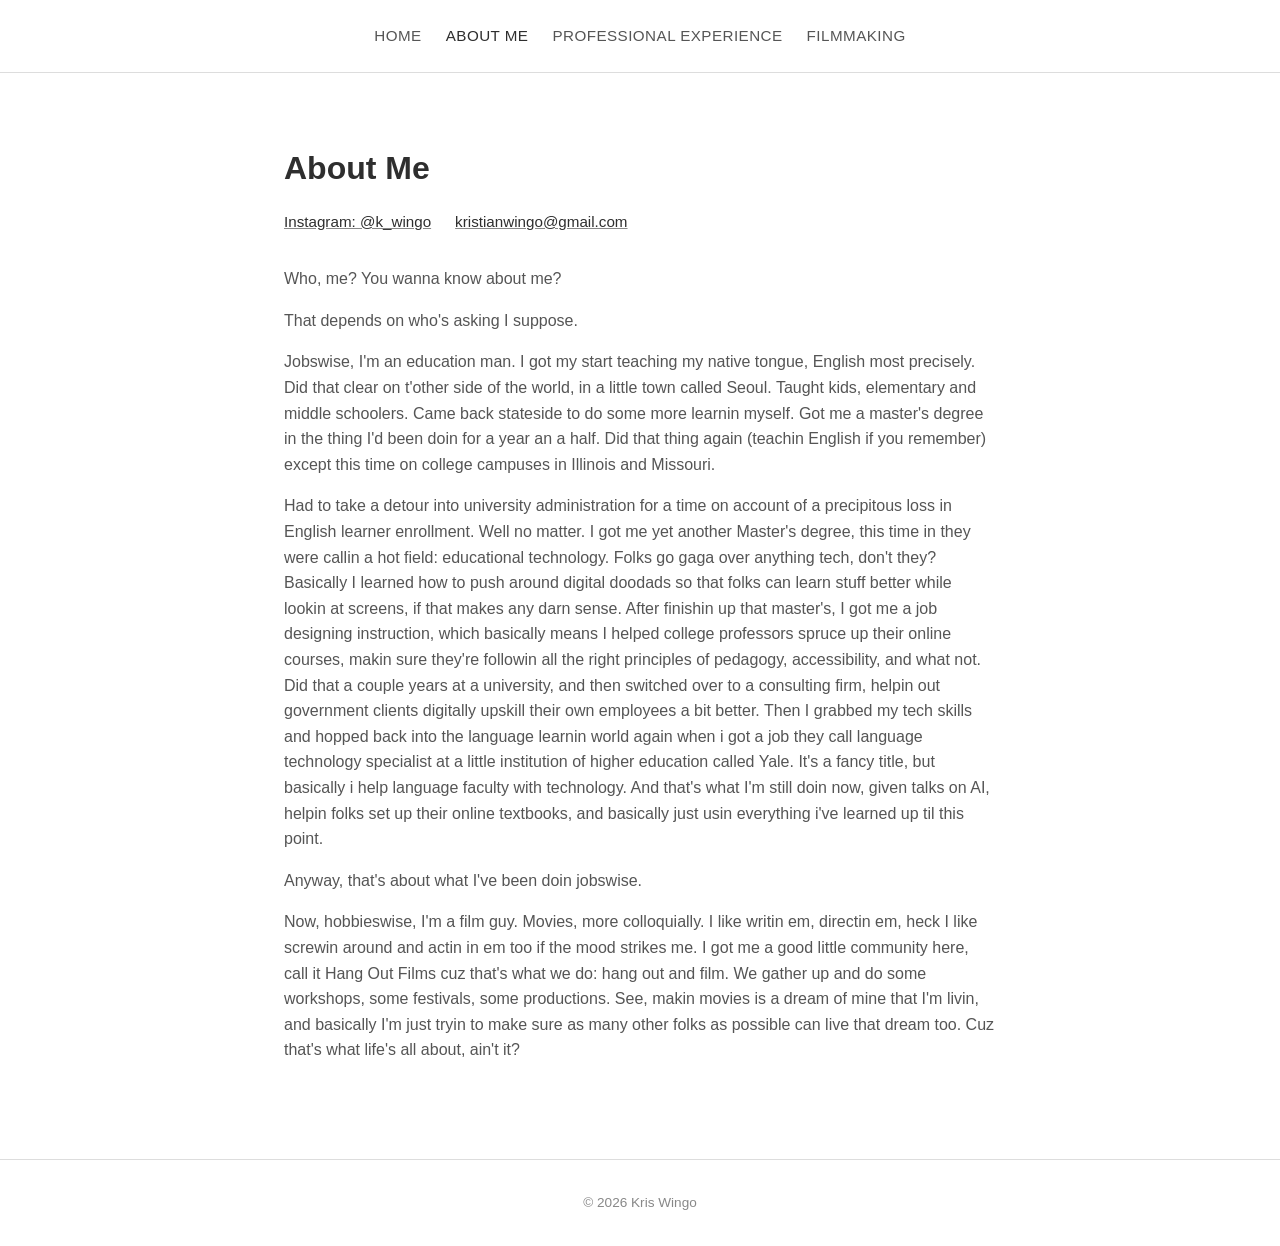
==== about.html @ 525fa1ba "Add files via upload" ====
<!DOCTYPE html>
<html lang="en">
<head>
  <meta charset="UTF-8">
  <meta name="viewport" content="width=device-width, initial-scale=1.0">
  <title>About Me | Kris Wingo</title>
  <link rel="stylesheet" href="styles.css">
</head>
<body>
  <header>
    <nav>
      <a href="index.html">Home</a>
      <a href="about.html">About Me</a>
      <a href="experience.html">Professional Experience</a>
      <a href="filmmaking.html">Filmmaking</a>
    </nav>
  </header>

  <main>
    <h1>About Me</h1>

    <div class="links-row">
      <a href="https://instagram.com/k_wingo" target="_blank" rel="noopener">Instagram: @k_wingo</a>
      <a href="mailto:kristianwingo@gmail.com">kristianwingo@gmail.com</a>
    </div>

    <p>Who, me? You wanna know about me?</p>
    <p>That depends on who's asking I suppose.</p>
    <p>Jobswise, I'm an education man. I got my start teaching my native tongue, English most precisely. Did that clear on t'other side of the world, in a little town called Seoul. Taught kids, elementary and middle schoolers. Came back stateside to do some more learnin myself. Got me a master's degree in the thing I'd been doin for a year an a half. Did that thing again (teachin English if you remember) except this time on college campuses in Illinois and Missouri.</p>
    <p>Had to take a detour into university administration for a time on account of a precipitous loss in English learner enrollment. Well no matter. I got me yet another Master's degree, this time in they were callin a hot field: educational technology. Folks go gaga over anything tech, don't they? Basically I learned how to push around digital doodads so that folks can learn stuff better while lookin at screens, if that makes any darn sense. After finishin up that master's, I got me a job designing instruction, which basically means I helped college professors spruce up their online courses, makin sure they're followin all the right principles of pedagogy, accessibility, and what not. Did that a couple years at a university, and then switched over to a consulting firm, helpin out government clients digitally upskill their own employees a bit better. Then I grabbed my tech skills and hopped back into the language learnin world again when i got a job they call language technology specialist at a little institution of higher education called Yale. It's a fancy title, but basically i help language faculty with technology. And that's what I'm still doin now, given talks on AI, helpin folks set up their online textbooks, and basically just usin everything i've learned up til this point.</p>
    <p>Anyway, that's about what I've been doin jobswise.</p>
    <p>Now, hobbieswise, I'm a film guy. Movies, more colloquially. I like writin em, directin em, heck I like screwin around and actin in em too if the mood strikes me. I got me a good little community here, call it Hang Out Films cuz that's what we do: hang out and film. We gather up and do some workshops, some festivals, some productions. See, makin movies is a dream of mine that I'm livin, and basically I'm just tryin to make sure as many other folks as possible can live that dream too. Cuz that's what life's all about, ain't it?</p>
  </main>

  <footer>
    &copy; <span id="year"></span> Kris Wingo
  </footer>

  <script src="script.js"></script>
  <script>document.getElementById("year").textContent = new Date().getFullYear();</script>
</body>
</html>
---- styles.css ----
:root {
  --bg: #ffffff;
  --text-dark: #2e2e2e;
  --text-mid: #555555;
  --text-light: #888888;
  --border: #dddddd;
  --max-width: 760px;
}

* {
  box-sizing: border-box;
}

body {
  margin: 0;
  background-color: var(--bg);
  color: var(--text-dark);
  font-family: -apple-system, BlinkMacSystemFont, "Segoe UI", Helvetica, Arial, sans-serif;
  line-height: 1.6;
}

header {
  border-bottom: 1px solid var(--border);
  padding: 1.5rem 1rem;
}

nav {
  max-width: var(--max-width);
  margin: 0 auto;
  display: flex;
  flex-wrap: wrap;
  justify-content: center;
  gap: 1.5rem;
}

nav a {
  color: var(--text-mid);
  text-decoration: none;
  font-size: 0.95rem;
  letter-spacing: 0.03em;
  text-transform: uppercase;
  transition: color 0.2s ease;
}

nav a:hover,
nav a.active {
  color: var(--text-dark);
}

main {
  max-width: var(--max-width);
  margin: 0 auto;
  padding: 3rem 1.5rem 5rem;
}

h1 {
  font-size: 2rem;
  font-weight: 600;
  color: var(--text-dark);
  margin-bottom: 1rem;
}

h2 {
  font-size: 1.3rem;
  font-weight: 600;
  color: var(--text-dark);
  margin-top: 2.5rem;
  margin-bottom: 0.75rem;
}

h3 {
  font-size: 1.05rem;
  font-weight: 600;
  color: var(--text-dark);
  margin-top: 1.5rem;
  margin-bottom: 0.25rem;
}

p {
  color: var(--text-mid);
  margin-bottom: 1rem;
}

a {
  color: var(--text-dark);
  text-decoration: underline;
  text-decoration-color: var(--text-light);
}

a:hover {
  color: #000;
}

ul {
  padding-left: 1.2rem;
  color: var(--text-mid);
}

li {
  margin-bottom: 0.5rem;
}

.links-row {
  display: flex;
  gap: 1.5rem;
  margin-bottom: 2rem;
  flex-wrap: wrap;
}

.links-row a {
  font-size: 0.95rem;
}

.cta-list {
  list-style: none;
  padding-left: 0;
  margin-top: 1.5rem;
}

.cta-list li {
  margin-bottom: 0.75rem;
}

.cta-list a {
  font-size: 1.05rem;
}

.project,
.film {
  border-top: 1px solid var(--border);
  padding-top: 1rem;
  margin-top: 1.5rem;
}

.meta {
  color: var(--text-light);
  font-size: 0.9rem;
  margin-bottom: 0.25rem;
}

.placeholder {
  color: var(--text-light);
  font-style: italic;
}

footer {
  text-align: center;
  color: var(--text-light);
  font-size: 0.85rem;
  padding: 2rem 1rem;
  border-top: 1px solid var(--border);
}
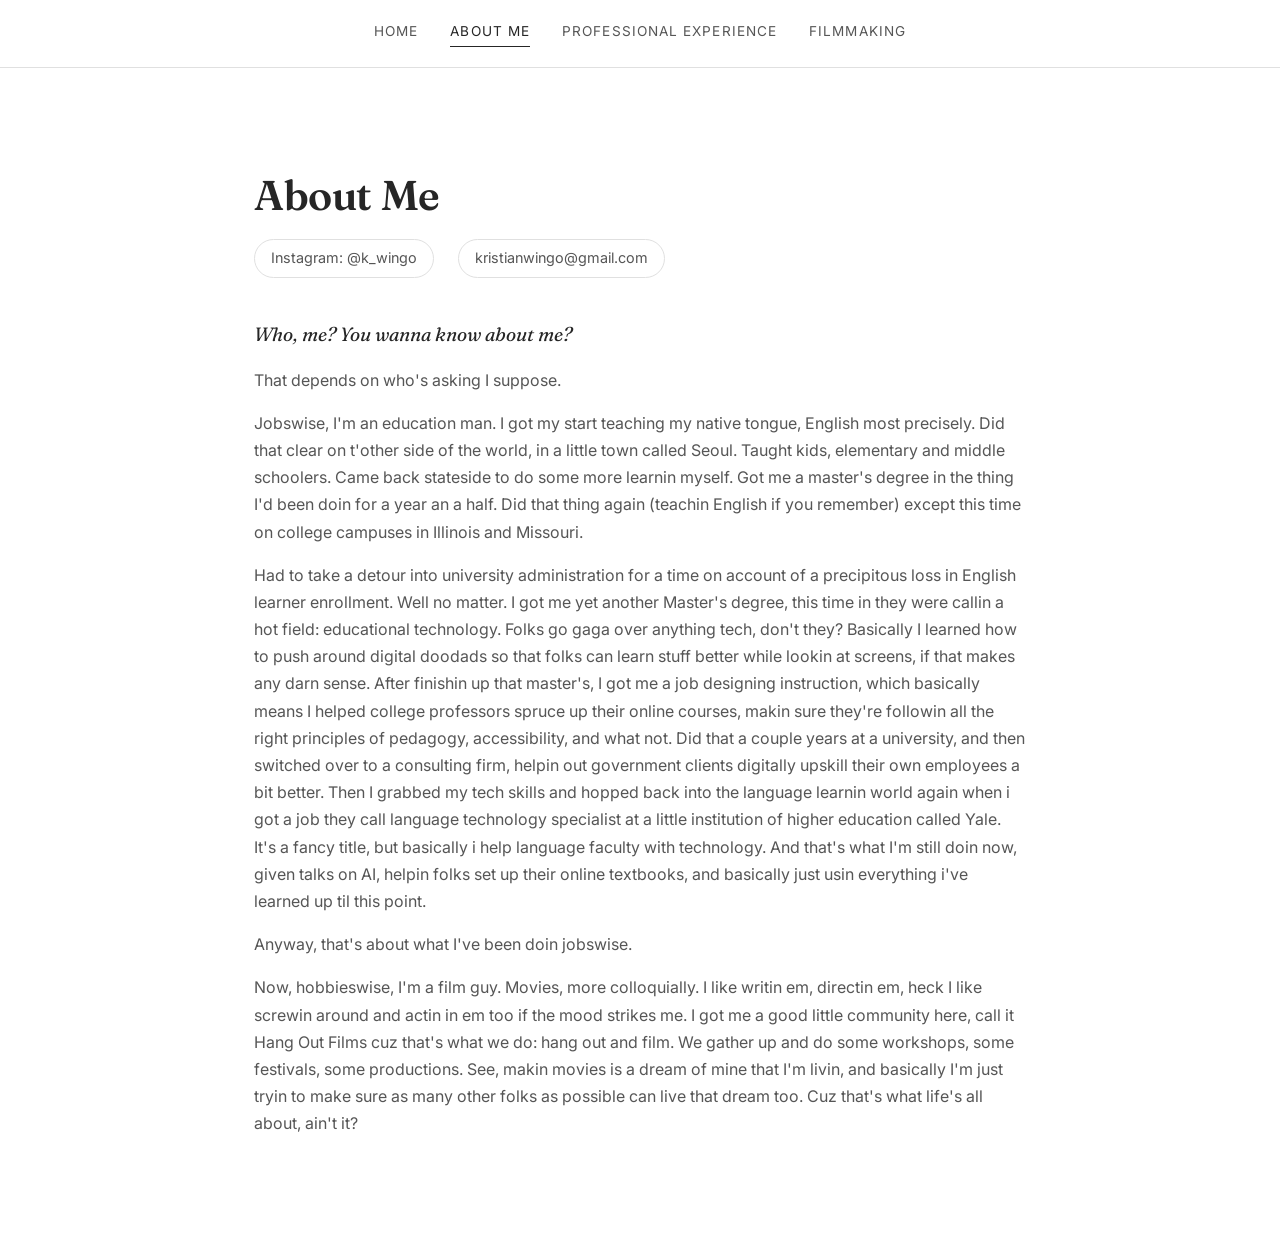
==== commit fc8475a5: "Add files via upload" ====
--- a/about.html
+++ b/about.html
@@ -24,19 +24,16 @@
       <a href="mailto:kristianwingo@gmail.com">kristianwingo@gmail.com</a>
     </div>
 
-    <p>Who, me? You wanna know about me?</p>
-    <p>That depends on who's asking I suppose.</p>
-    <p>Jobswise, I'm an education man. I got my start teaching my native tongue, English most precisely. Did that clear on t'other side of the world, in a little town called Seoul. Taught kids, elementary and middle schoolers. Came back stateside to do some more learnin myself. Got me a master's degree in the thing I'd been doin for a year an a half. Did that thing again (teachin English if you remember) except this time on college campuses in Illinois and Missouri.</p>
-    <p>Had to take a detour into university administration for a time on account of a precipitous loss in English learner enrollment. Well no matter. I got me yet another Master's degree, this time in they were callin a hot field: educational technology. Folks go gaga over anything tech, don't they? Basically I learned how to push around digital doodads so that folks can learn stuff better while lookin at screens, if that makes any darn sense. After finishin up that master's, I got me a job designing instruction, which basically means I helped college professors spruce up their online courses, makin sure they're followin all the right principles of pedagogy, accessibility, and what not. Did that a couple years at a university, and then switched over to a consulting firm, helpin out government clients digitally upskill their own employees a bit better. Then I grabbed my tech skills and hopped back into the language learnin world again when i got a job they call language technology specialist at a little institution of higher education called Yale. It's a fancy title, but basically i help language faculty with technology. And that's what I'm still doin now, given talks on AI, helpin folks set up their online textbooks, and basically just usin everything i've learned up til this point.</p>
-    <p>Anyway, that's about what I've been doin jobswise.</p>
-    <p>Now, hobbieswise, I'm a film guy. Movies, more colloquially. I like writin em, directin em, heck I like screwin around and actin in em too if the mood strikes me. I got me a good little community here, call it Hang Out Films cuz that's what we do: hang out and film. We gather up and do some workshops, some festivals, some productions. See, makin movies is a dream of mine that I'm livin, and basically I'm just tryin to make sure as many other folks as possible can live that dream too. Cuz that's what life's all about, ain't it?</p>
+    <div class="about-body">
+      <p>Who, me? You wanna know about me?</p>
+      <p>That depends on who's asking I suppose.</p>
+      <p>Jobswise, I'm an education man. I got my start teaching my native tongue, English most precisely. Did that clear on t'other side of the world, in a little town called Seoul. Taught kids, elementary and middle schoolers. Came back stateside to do some more learnin myself. Got me a master's degree in the thing I'd been doin for a year an a half. Did that thing again (teachin English if you remember) except this time on college campuses in Illinois and Missouri.</p>
+      <p>Had to take a detour into university administration for a time on account of a precipitous loss in English learner enrollment. Well no matter. I got me yet another Master's degree, this time in they were callin a hot field: educational technology. Folks go gaga over anything tech, don't they? Basically I learned how to push around digital doodads so that folks can learn stuff better while lookin at screens, if that makes any darn sense. After finishin up that master's, I got me a job designing instruction, which basically means I helped college professors spruce up their online courses, makin sure they're followin all the right principles of pedagogy, accessibility, and what not. Did that a couple years at a university, and then switched over to a consulting firm, helpin out government clients digitally upskill their own employees a bit better. Then I grabbed my tech skills and hopped back into the language learnin world again when i got a job they call language technology specialist at a little institution of higher education called Yale. It's a fancy title, but basically i help language faculty with technology. And that's what I'm still doin now, given talks on AI, helpin folks set up their online textbooks, and basically just usin everything i've learned up til this point.</p>
+      <p>Anyway, that's about what I've been doin jobswise.</p>
+      <p>Now, hobbieswise, I'm a film guy. Movies, more colloquially. I like writin em, directin em, heck I like screwin around and actin in em too if the mood strikes me. I got me a good little community here, call it Hang Out Films cuz that's what we do: hang out and film. We gather up and do some workshops, some festivals, some productions. See, makin movies is a dream of mine that I'm livin, and basically I'm just tryin to make sure as many other folks as possible can live that dream too. Cuz that's what life's all about, ain't it?</p>
+    </div>
   </main>
 
-  <footer>
-    &copy; <span id="year"></span> Kris Wingo
-  </footer>
-
   <script src="script.js"></script>
-  <script>document.getElementById("year").textContent = new Date().getFullYear();</script>
 </body>
 </html>
--- a/styles.css
+++ b/styles.css
@@ -1,27 +1,40 @@
+@import url('https://fonts.googleapis.com/css2?family=Fraunces:ital,opsz,wght@0,9..144,400;0,9..144,600;1,9..144,500&family=Inter:wght@400;500;600&display=swap');
+
 :root {
   --bg: #ffffff;
-  --text-dark: #2e2e2e;
-  --text-mid: #555555;
-  --text-light: #888888;
-  --border: #dddddd;
-  --max-width: 760px;
-}
-
-* {
-  box-sizing: border-box;
-}
+  --panel: #f4f4f4;
+  --text-dark: #262626;
+  --text-mid: #565656;
+  --text-light: #8a8a8a;
+  --border: #e0e0e0;
+  --max-width: 820px;
+}
+
+* { box-sizing: border-box; }
 
 body {
   margin: 0;
   background-color: var(--bg);
   color: var(--text-dark);
-  font-family: -apple-system, BlinkMacSystemFont, "Segoe UI", Helvetica, Arial, sans-serif;
-  line-height: 1.6;
-}
-
+  font-family: 'Inter', -apple-system, BlinkMacSystemFont, "Segoe UI", sans-serif;
+  line-height: 1.7;
+}
+
+h1, h2, h3 {
+  font-family: 'Fraunces', serif;
+  color: var(--text-dark);
+  letter-spacing: -0.01em;
+}
+
+/* ---------- NAV ---------- */
 header {
+  position: sticky;
+  top: 0;
+  background: rgba(255,255,255,0.9);
+  backdrop-filter: blur(6px);
   border-bottom: 1px solid var(--border);
-  padding: 1.5rem 1rem;
+  padding: 1.25rem 1rem;
+  z-index: 10;
 }
 
 nav {
@@ -30,123 +43,328 @@
   display: flex;
   flex-wrap: wrap;
   justify-content: center;
-  gap: 1.5rem;
+  gap: 2rem;
 }
 
 nav a {
+  position: relative;
   color: var(--text-mid);
   text-decoration: none;
-  font-size: 0.95rem;
-  letter-spacing: 0.03em;
-  text-transform: uppercase;
-  transition: color 0.2s ease;
-}
-
-nav a:hover,
-nav a.active {
-  color: var(--text-dark);
-}
-
+  font-size: 0.85rem;
+  letter-spacing: 0.08em;
+  text-transform: uppercase;
+  padding-bottom: 4px;
+}
+
+nav a::after {
+  content: "";
+  position: absolute;
+  left: 0;
+  bottom: 0;
+  width: 0%;
+  height: 1px;
+  background: var(--text-dark);
+  transition: width 0.25s ease;
+}
+
+nav a:hover::after,
+nav a.active::after {
+  width: 100%;
+}
+
+nav a.active,
+nav a:hover {
+  color: var(--text-dark);
+}
+
+/* ---------- LAYOUT ---------- */
 main {
   max-width: var(--max-width);
   margin: 0 auto;
-  padding: 3rem 1.5rem 5rem;
+  padding: 4rem 1.5rem 6rem;
 }
 
 h1 {
-  font-size: 2rem;
+  font-size: 2.6rem;
   font-weight: 600;
-  color: var(--text-dark);
-  margin-bottom: 1rem;
+  margin-bottom: 0.5rem;
 }
 
 h2 {
-  font-size: 1.3rem;
+  font-size: 1.5rem;
   font-weight: 600;
-  color: var(--text-dark);
-  margin-top: 2.5rem;
-  margin-bottom: 0.75rem;
+  margin-top: 3rem;
+  margin-bottom: 1.25rem;
+  padding-bottom: 0.5rem;
+  border-bottom: 1px solid var(--border);
 }
 
 h3 {
-  font-size: 1.05rem;
+  font-size: 1.15rem;
   font-weight: 600;
-  color: var(--text-dark);
-  margin-top: 1.5rem;
-  margin-bottom: 0.25rem;
-}
-
-p {
-  color: var(--text-mid);
-  margin-bottom: 1rem;
-}
+  margin: 0 0 0.25rem;
+}
+
+p { color: var(--text-mid); margin-bottom: 1rem; }
 
 a {
   color: var(--text-dark);
   text-decoration: underline;
   text-decoration-color: var(--text-light);
-}
-
-a:hover {
-  color: #000;
-}
-
-ul {
-  padding-left: 1.2rem;
-  color: var(--text-mid);
-}
-
-li {
-  margin-bottom: 0.5rem;
-}
-
+  text-decoration-thickness: 1px;
+}
+
+a:hover { color: #000; text-decoration-color: var(--text-dark); }
+
+/* ---------- HERO (Home) ---------- */
+.hero {
+  text-align: center;
+  padding: 3rem 0 2rem;
+}
+
+.hero .eyebrow {
+  display: block;
+  font-size: 0.8rem;
+  letter-spacing: 0.15em;
+  text-transform: uppercase;
+  color: var(--text-light);
+  margin-bottom: 1rem;
+}
+
+.hero p {
+  font-size: 1.15rem;
+  max-width: 480px;
+  margin: 0 auto 1rem;
+}
+
+.hero-divider {
+  width: 60px;
+  height: 1px;
+  background: var(--text-light);
+  margin: 2.5rem auto;
+}
+
+.explore-heading {
+  text-align: center;
+  font-size: 1.05rem;
+  color: var(--text-mid);
+  margin-bottom: 1.5rem;
+}
+
+.cta-grid {
+  display: grid;
+  grid-template-columns: 1fr 1fr;
+  gap: 1.25rem;
+}
+
+@media (max-width: 560px) {
+  .cta-grid { grid-template-columns: 1fr; }
+}
+
+.cta-card {
+  display: block;
+  border: 1px solid var(--border);
+  border-radius: 10px;
+  padding: 1.75rem 1.25rem;
+  text-align: center;
+  text-decoration: none;
+  color: var(--text-dark);
+  font-weight: 600;
+  font-family: 'Fraunces', serif;
+  font-size: 1.1rem;
+  transition: transform 0.2s ease, box-shadow 0.2s ease, border-color 0.2s ease;
+}
+
+.cta-card:hover {
+  transform: translateY(-4px);
+  box-shadow: 0 10px 24px rgba(0,0,0,0.06);
+  border-color: var(--text-light);
+}
+
+.cta-card span {
+  display: block;
+  margin-top: 0.4rem;
+  font-family: 'Inter', sans-serif;
+  font-weight: 400;
+  font-size: 0.8rem;
+  color: var(--text-light);
+  text-transform: uppercase;
+  letter-spacing: 0.08em;
+}
+
+/* ---------- LINKS ROW (About) ---------- */
 .links-row {
   display: flex;
   gap: 1.5rem;
-  margin-bottom: 2rem;
+  margin-bottom: 2.5rem;
   flex-wrap: wrap;
 }
 
 .links-row a {
+  font-size: 0.9rem;
+  text-decoration: none;
+  color: var(--text-mid);
+  border: 1px solid var(--border);
+  border-radius: 20px;
+  padding: 0.4rem 1rem;
+  transition: all 0.2s ease;
+}
+
+.links-row a:hover {
+  color: var(--text-dark);
+  border-color: var(--text-dark);
+}
+
+.about-body p:first-of-type {
+  font-family: 'Fraunces', serif;
+  font-size: 1.2rem;
+  font-style: italic;
+  color: var(--text-dark);
+}
+
+/* ---------- CARDS (Projects / Films) ---------- */
+.card {
+  border: 1px solid var(--border);
+  border-radius: 12px;
+  padding: 1.75rem;
+  margin-bottom: 1.5rem;
+  background: #fff;
+  opacity: 0;
+  transform: translateY(14px);
+  transition: opacity 0.5s ease, transform 0.5s ease, box-shadow 0.25s ease, border-color 0.25s ease;
+}
+
+.card.in-view {
+  opacity: 1;
+  transform: translateY(0);
+}
+
+.card:hover {
+  box-shadow: 0 12px 28px rgba(0,0,0,0.07);
+  border-color: #cfcfcf;
+}
+
+.card h3 { margin-bottom: 0.4rem; }
+
+.card .index {
+  display: inline-block;
+  font-family: 'Fraunces', serif;
+  font-size: 0.8rem;
+  color: var(--text-light);
+  margin-bottom: 0.5rem;
+}
+
+/* Film card: poster + content */
+.film-card {
+  display: flex;
+  gap: 1.5rem;
+}
+
+@media (max-width: 540px) {
+  .film-card { flex-direction: column; }
+}
+
+.poster-placeholder {
+  flex: 0 0 110px;
+  width: 110px;
+  aspect-ratio: 2 / 3;
+  border-radius: 8px;
+  border: 1px dashed #c9c9c9;
+  background: repeating-linear-gradient(
+    45deg,
+    #f6f6f6,
+    #f6f6f6 10px,
+    #eeeeee 10px,
+    #eeeeee 20px
+  );
+  display: flex;
+  align-items: center;
+  justify-content: center;
+  text-align: center;
+  color: var(--text-light);
+  font-size: 0.7rem;
+  letter-spacing: 0.05em;
+  text-transform: uppercase;
+  overflow: hidden;
+}
+
+/* To add a real poster, replace the placeholder div with:
+   <img class="poster-img" src="posters/your-poster.jpg" alt="Film title poster">
+*/
+.poster-img {
+  flex: 0 0 110px;
+  width: 110px;
+  aspect-ratio: 2 / 3;
+  object-fit: cover;
+  border-radius: 8px;
+  border: 1px solid var(--border);
+}
+
+.film-content { flex: 1; }
+
+.meta {
+  color: var(--text-light);
+  font-size: 0.85rem;
+  text-transform: uppercase;
+  letter-spacing: 0.04em;
+  margin-bottom: 0.5rem;
+}
+
+.badge {
+  display: inline-block;
+  font-size: 0.78rem;
+  color: var(--text-mid);
+  background: var(--panel);
+  border-radius: 20px;
+  padding: 0.2rem 0.7rem;
+  margin: 0.25rem 0.25rem 0 0;
+}
+
+.placeholder {
+  color: var(--text-light);
+  font-style: italic;
+  font-size: 0.85rem;
+}
+
+/* ---------- KRUBBIS SECTION (visually separated) ---------- */
+.krubbis-section {
+  margin-top: 4rem;
+  padding: 2.5rem 1.75rem;
+  background: var(--panel);
+  border-radius: 16px;
+  border: 1px solid var(--border);
+  position: relative;
+}
+
+.krubbis-section::before {
+  content: "ALTER EGO";
+  position: absolute;
+  top: -11px;
+  left: 1.75rem;
+  background: var(--bg);
+  padding: 0 0.6rem;
+  font-size: 0.7rem;
+  letter-spacing: 0.15em;
+  color: var(--text-light);
+  font-family: 'Inter', sans-serif;
+}
+
+.krubbis-section h2 {
+  font-family: 'Courier New', monospace;
+  font-size: 1.6rem;
+  border-bottom: none;
+  margin-top: 0;
+}
+
+.krubbis-section .intro {
   font-size: 0.95rem;
-}
-
-.cta-list {
-  list-style: none;
-  padding-left: 0;
-  margin-top: 1.5rem;
-}
-
-.cta-list li {
-  margin-bottom: 0.75rem;
-}
-
-.cta-list a {
-  font-size: 1.05rem;
-}
-
-.project,
-.film {
-  border-top: 1px solid var(--border);
-  padding-top: 1rem;
-  margin-top: 1.5rem;
-}
-
-.meta {
-  color: var(--text-light);
-  font-size: 0.9rem;
-  margin-bottom: 0.25rem;
-}
-
-.placeholder {
-  color: var(--text-light);
-  font-style: italic;
-}
-
-footer {
-  text-align: center;
-  color: var(--text-light);
-  font-size: 0.85rem;
-  padding: 2rem 1rem;
-  border-top: 1px solid var(--border);
-}+  color: var(--text-mid);
+  margin-bottom: 1.5rem;
+}
+
+.krubbis-section .card {
+  background: #fff;
+}
+
+/* ---------- SCROLLBAR / MISC ---------- */
+::selection { background: #d8d8d8; }
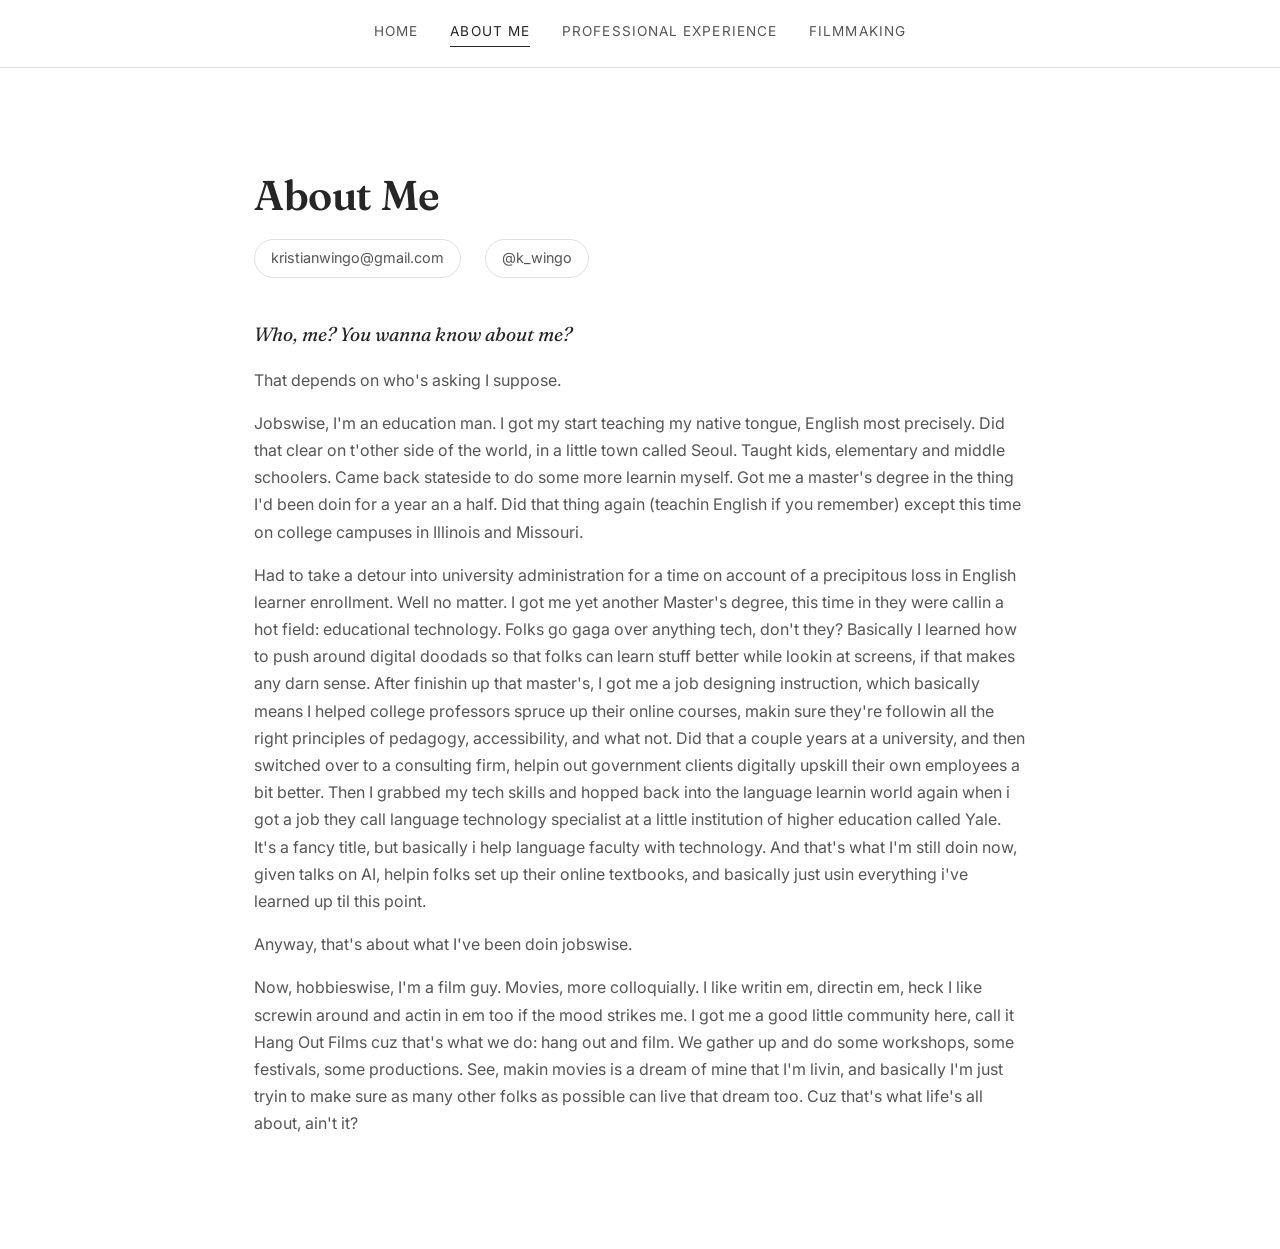
==== commit ab4004af: "Add files via upload" ====
--- a/about.html
+++ b/about.html
@@ -20,8 +20,8 @@
     <h1>About Me</h1>
 
     <div class="links-row">
-      <a href="https://instagram.com/k_wingo" target="_blank" rel="noopener">Instagram: @k_wingo</a>
-      <a href="mailto:kristianwingo@gmail.com">kristianwingo@gmail.com</a>
+           <a href="mailto:kristianwingo@gmail.com">kristianwingo@gmail.com</a>
+ <a href="https://instagram.com/k_wingo" target="_blank" rel="noopener">@k_wingo</a>
     </div>
 
     <div class="about-body">
